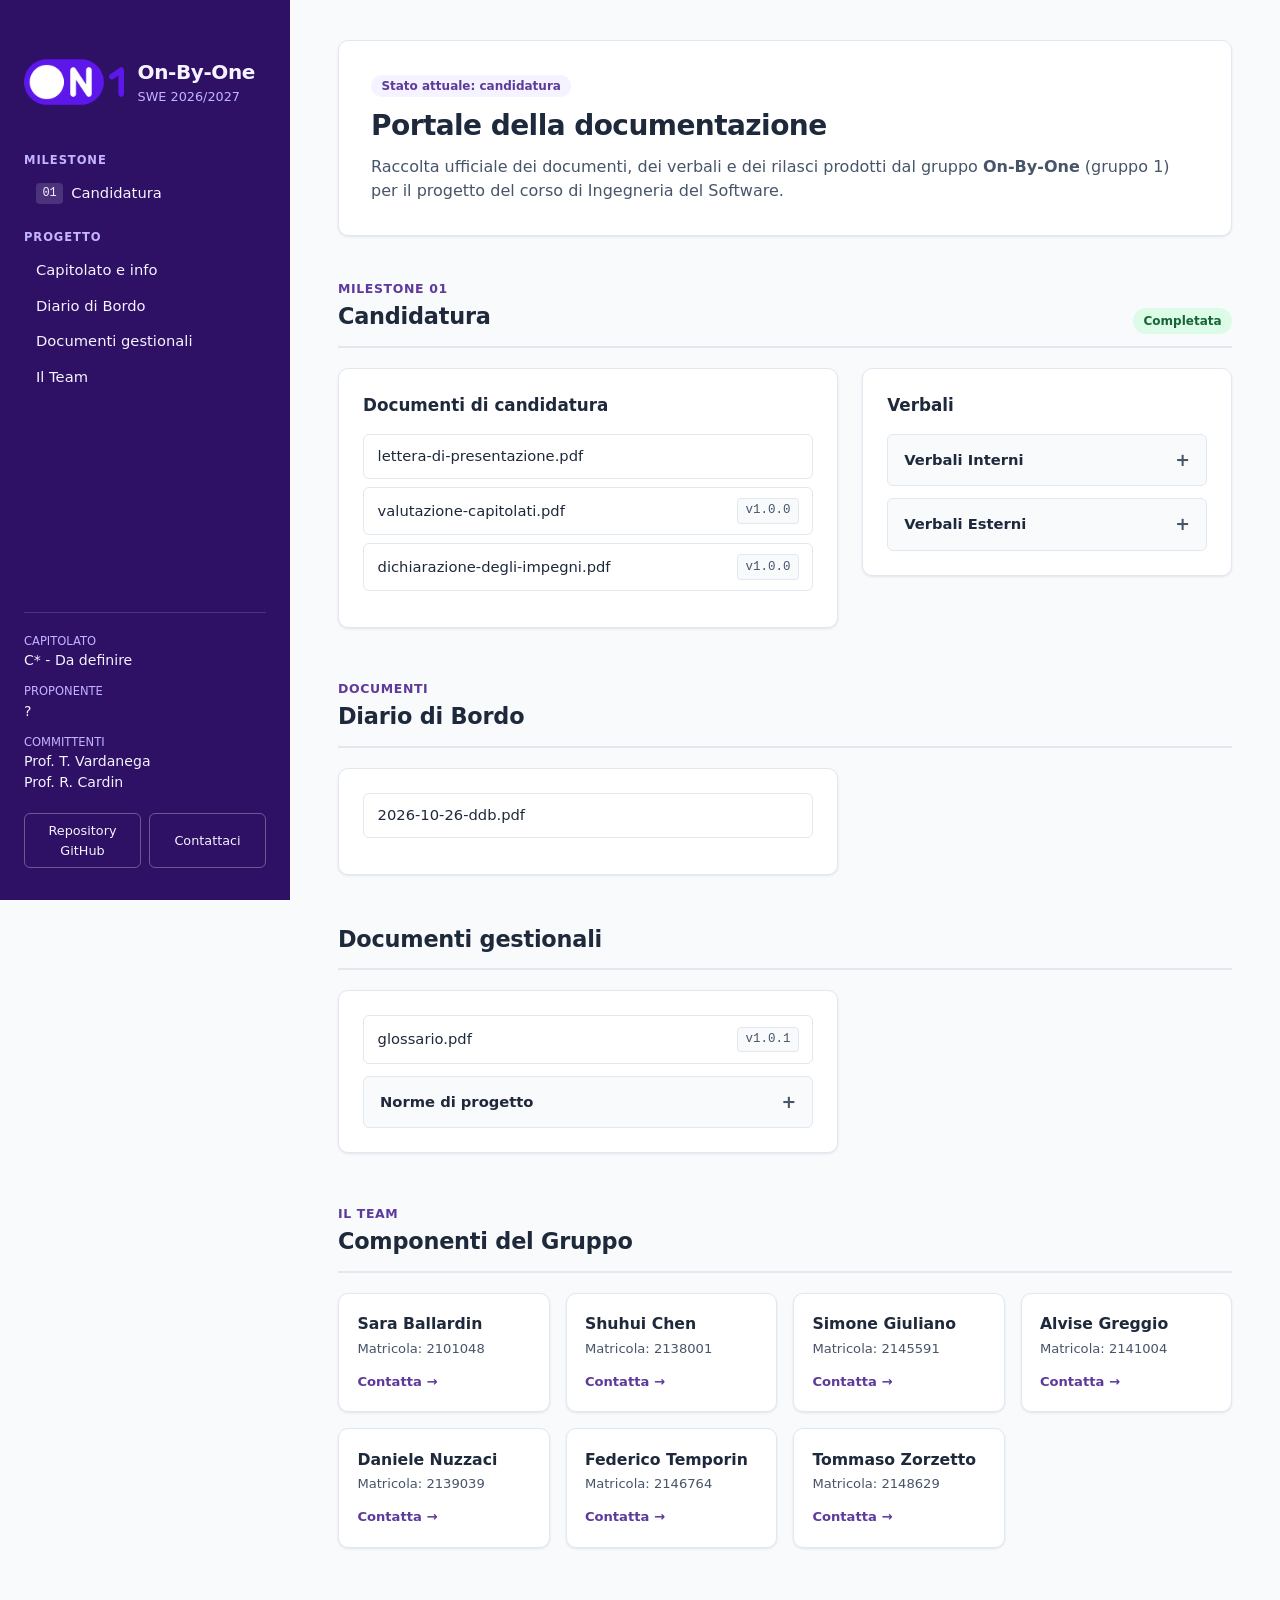
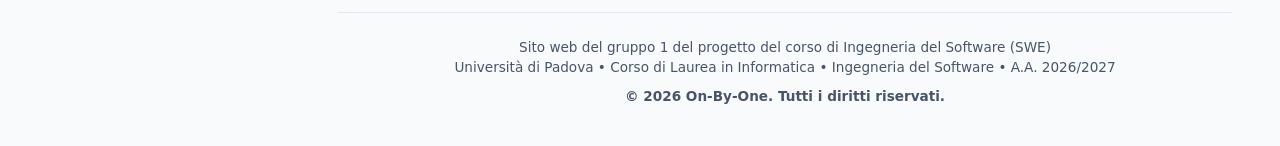
==== website/index.html @ d6313834 "website: modificate spaziature tra gli elementi dei documenti gestionali per mantenere coerenza visi" ====
<!DOCTYPE html>
<html lang="it">
<head>
    <meta charset="UTF-8">
    <meta name="viewport" content="width=device-width, initial-scale=1.0">
    <meta name="description" content="Portfolio del gruppo On-By-One del progetto di Ingegneria del Software - Università degli Studi di Padova.">
    <title>On-By-One</title>
    <link rel="stylesheet" href="style.css">
    <link rel="icon" href="../assets/logo.ico" type="image/x-icon">
</head>
<body>
    <aside class="sidebar">
        <div class="brand">
            <img src="../assets/logo-512x512.png" alt="Logo del gruppo On-By-One" class="logo">
            <div>
                <h1 class="group-name">On-By-One</h1>
                <p class="course-tag">SWE 2026/2027</p>
            </div>
        </div>

        <nav class="main-nav" aria-label="Menu principale">
            <p class="nav-title">Milestone</p>
            <ul>
                <!--
                <li><a href="#3-PB"><span class="step-num">03</span> Product Baseline (PB)</a></li>
                -->
                <!--
                <li><a href="#2-RTB"><span class="step-num">02</span> Req. &amp; Tech Baseline (RTB)</a></li>
                -->
                <li><a href="#1-Candidatura"><span class="step-num">01</span> Candidatura</a></li>
            </ul>

            <p class="nav-title">Progetto</p>
            <ul>
                <li><a href="#info-progetto">Capitolato e info</a></li>
                <li><a href="#diario-di-bordo">Diario di Bordo</a></li>
                <li><a href="#documenti-gestionali">Documenti gestionali</a></li>
                <li><a href="#team">Il Team</a></li>
            </ul>
        </nav>

        <div class="sidebar-footer">
            <div class="meta-block">
                <span class="meta-label">Capitolato</span>
                <span class="meta-value">C* - Da definire</span>
            </div>
            <div class="meta-block">
                <span class="meta-label">Proponente</span>
                <span class="meta-value">?</span>
            </div>
            <div class="meta-block">
                <span class="meta-label">Committenti</span>
                <span class="meta-value">Prof. T. Vardanega<br>Prof. R. Cardin</span>
            </div>
            <div class="external-links">
                <a href="https://github.com/On-ByOne/On-ByOne" target="_blank" rel="noopener noreferrer" class="btn-outline">Repository GitHub</a>
                <a href="mailto:onbyone.swe@gmail.com" class="btn-outline">Contattaci</a>
            </div>
        </div>
    </aside>

    <main class="content">
        <section id="info-progetto" class="hero-card" aria-labelledby="project-title">
            <span class="badge badge-active">Stato attuale: candidatura</span>
            <h2 id="project-title"> Portale della documentazione</h2>
            <p class="hero-desc">
                Raccolta ufficiale dei documenti, dei verbali e dei rilasci prodotti dal gruppo <strong>On-By-One</strong> (gruppo 1) per il progetto del corso di Ingegneria del Software.
            </p>
        </section>

        <!--
        <section id="3-PB" class="milestone-section" aria-labelledby="title-pb">
            <div class="milestone-header">
                <div>
                    <span class="milestone-tag">Milestone 03</span>
                    <h2 id="title-pb">Product Baseline (PB)</h2>
                </div>
                <span class="badge badge-notstarted">Non iniziata</span>
            </div>

            <div class="milestone-grid">
                <div class="card">
                    <h3>Documentazione ufficiale</h3>
                    <ul class="doc-list">
                        <li>
                            <a href="" target="_blank">
                                <span class="doc-name">Prova</span>
                                <span class="doc-version">v1.0.0</span>
                            </a>
                        </li>
                    </ul>
                    <p class="no-docs">- Ancora nulla -</p>
                </div>

                <div class="card">
                    <h3>Verbali</h3>
                        
                    <details class="accordion">
                        <summary>Verbali interni</summary>
                        <ul class="doc-list compact">
                            <li>
                                <a href="" target="_blank">
                                    <span class="doc-name">Verbale Interno 10/11/2026</span>
                                    <span class="doc-version">v1.0.0</span>
                                </a>
                            </li>
                        </ul>
                        <p class="no-docs">- Ancora nulla -</p>
                    </details>

                    <details class="accordion">
                        <summary>Verbali esterni</summary>
                        <ul class="doc-list compact">
                            <li>
                                <a href="" target="_blank">
                                    <span class="doc-name">Verbale Esterno 10/11/2026</span>
                                    <span class="doc-version">v1.0.0</span>
                                </a>
                            </li>
                        </ul>
                        <p class="no-docs">- Ancora nulla -</p>
                    </details>
                </div>
            </div>
        </section>
        -->

        <!--
        <section id="2-RTB" class="milestone-section" aria-labelledby="title-rtb">
            <div class="milestone-header">
                <div>
                    <span class="milestone-tag">Milestone 02</span>
                    <h2 id="title-rtb">Requirements and Technology Baseline (RTB)</h2>
                </div>
                <span class="badge badge-notstarted">Non iniziata</span>
            </div>

            <div class="milestone-grid">
                <div class="card">
                    <h3>Documentazione ufficiale</h3>
                    <ul class="doc-list">
                        <li>
                            <a href="" target="_blank">
                                <span class="doc-name">Lettera di Presentazione RTB</span>
                                <span class="doc-version">v1.0.0</span>
                            </a>
                        </li>
                    </ul>
                    <p class="no-docs">- Ancora nulla -</p>
                </div>

                <div class="card">
                    <h3>Verbali</h3>
                    <details class="accordion">
                        <summary>Verbali interni</summary>
                        <ul class="doc-list compact">
                            <li>
                                <a href="" target="_blank">
                                    <span class="doc-name">Verbale Interno 5/11/2026</span>
                                    <span class="doc-version">v1.0.0</span>
                                </a>
                            </li>
                        </ul>
                        <p class="no-docs">- Ancora nulla -</p>
                    </details>

                    <details class="accordion">
                        <summary>Verbali esterni</summary>
                        <ul class="doc-list compact">
                            <li>
                                <a href="" target="_blank">
                                    <span class="doc-name">Verbale Esterno 5/11/2026</span>
                                    <span class="doc-version">v1.0.0</span>
                                </a>
                            </li>
                        </ul>
                        <p class="no-docs">- Ancora nulla -</p>
                    </details>
                </div>
            </div>
        </section>
        -->

        <section id="1-Candidatura" class="milestone-section" aria-labelledby="title-cand">
            <div class="milestone-header">
                <div>
                    <span class="milestone-tag">Milestone 01</span>
                    <h2 id="title-cand">Candidatura</h2>
                </div>
                <span class="badge badge-success">Completata</span>
            </div>

            <div class="milestone-grid">
                <div class="card">
                    <h3>Documenti di candidatura</h3>
                    <ul class="doc-list">
                        <li>
                            <a href="../docs/pdf/candidatura/lettera-di-presentazione.pdf" target="_blank" rel="noopener">
                                <span class="doc-name">lettera-di-presentazione.pdf</span>
                            </a>
                        </li>
                        <li>
                            <a href="../docs/pdf/candidatura/valutazione-capitolati.pdf" target="_blank" rel="noopener">
                                <span class="doc-name">valutazione-capitolati.pdf</span>
                                <span class="doc-version">v1.0.0</span>
                            </a>
                        </li>
                        <li>
                            <a href="../docs/pdf/candidatura/dichiarazione-degli-impegni.pdf" target="_blank" rel="noopener">
                                <span class="doc-name">dichiarazione-degli-impegni.pdf</span>
                                <span class="doc-version">v1.0.0</span>
                            </a>
                        </li>
                    </ul>
                </div>

                <div class="card">
                    <h3>Verbali</h3>
                    <details class="accordion">
                        <summary>Verbali Interni</summary>
                        <ul class="doc-list compact">
                            <li>
                                <a href="../docs/pdf/verbali/interni/2026-10-27-vi.pdf" target="_blank" rel="noopener">
                                    <span class="doc-name">2026-10-27-vi.pdf</span>
                                    <span class="doc-version">v1.0.0</span>
                                </a>
                            </li>
                            <li>
                                <a href="../docs/pdf/verbali/interni/2026-10-23-vi.pdf" target="_blank" rel="noopener">
                                    <span class="doc-name">2026-10-23-vi.pdf</span>
                                    <span class="doc-version">v1.0.0</span>
                                </a>
                            </li>
                            <li>
                                <a href="../docs/pdf/verbali/interni/2026-10-20-vi.pdf" target="_blank" rel="noopener">
                                    <span class="doc-name">2026-10-20-vi.pdf</span>
                                    <span class="doc-version">v1.0.0</span>
                                </a>
                            </li>
                        </ul>
                    </details>
                    <details class="accordion">
                        <summary>Verbali Esterni</summary>
                        <ul class="doc-list compact">
                            <li>
                                <a href="../docs/pdf/verbali/esterni/2026-10-28-ve-signed.pdf" target="_blank" rel="noopener">
                                    <span class="doc-name">2026-10-28-ve.pdf</span>
                                    <span class="doc-version">v1.0.0</span>
                                </a>
                            </li>
                            <li>
                                <a href="../docs/pdf/verbali/esterni/2026-10-22-ve-signed.pdf" target="_blank" rel="noopener">
                                    <span class="doc-name">2026-10-22-ve.pdf</span>
                                    <span class="doc-version">v2.0.0</span>
                                </a>
                            </li>
                        </ul>
                    </details>
                </div>
            </div>
        </section>

        <section id="diario-di-bordo" class="milestone-section" aria-labelledby="title-diario">
            <div class="milestone-header">
                <div>
                    <span class="milestone-tag">Documenti</span>
                    <h2 id="title-diario">Diario di Bordo</h2>
                </div>
            </div>

            <div class="milestone-grid">
                <div class="card">
                    <ul class="doc-list">
                        <li>
                            <a href="../docs/diari-di-bordo/pdf/2026-10-26-ddb.pdf" target="_blank" rel="noopener">
                                <span class="doc-name">2026-10-26-ddb.pdf</span>
                            </a>
                        </li>
                    </ul>
                </div>
            </div>
        </section>

        <section id="documenti-gestionali" class="milestone-section" aria-labelledby="title-documenti-gestionali">
            <div class="milestone-header">
                <div>
                    <h2 id="title-documenti-gestionali">Documenti gestionali</h2>
                </div>
            </div>

            <div class="milestone-grid">
                <div class="card">
                    <ul class="doc-list">
                        <li>
                            <a href="../docs/pdf/gestionali/glossario.pdf" target="_blank" rel="noopener">
                                <span class="doc-name">glossario.pdf</span>
                                <span class="doc-version">v1.0.1</span>
                            </a>
                        </li>
                    </ul>
                    <details class="accordion">
                        <summary>Norme di progetto</summary>
                        <ul class="doc-list compact">
                            <li>
                                <a href="../docs/pdf/gestionali/norme-di-progetto/norme-di-progetto-documentazione.pdf" target="_blank" rel="noopener">
                                    <span class="doc-name">norme-di-progetto-documentazione.pdf</span>
                                </a>
                            </li>
                        </ul>
                    </details>
                </div>
            </div>
        </section>

        <section id="team" class="milestone-section" aria-labelledby="title-team">
            <div class="milestone-header">
                <div>
                    <span class="milestone-tag">Il Team</span>
                    <h2 id="title-team">Componenti del Gruppo</h2>
                </div>
            </div>

            <div class="team-grid">
                <div class="member-card">
                    <p class="member-name">Sara Ballardin</p>
                    <p class="member-id">Matricola: 2101048</p>
                    <a href="mailto:sara.ballardin.1@studenti.unipd.it" target="_blank" rel="noopener noreferrer" class="member-link">Contatta &rarr;</a>
                </div>
                <div class="member-card">
                    <p class="member-name">Shuhui Chen</p>
                    <p class="member-id">Matricola: 2138001</p>
                    <a href="mailto:shuhui.chen@studenti.unipd.it" target="_blank" rel="noopener noreferrer" class="member-link">Contatta &rarr;</a>
                </div>
                <div class="member-card">
                    <p class="member-name">Simone Giuliano</p>
                    <p class="member-id">Matricola: 2145591</p>
                    <a href="mailto:simone.giuliano@studenti.unipd.it" target="_blank" rel="noopener noreferrer" class="member-link">Contatta &rarr;</a>
                </div>
                <div class="member-card">
                    <p class="member-name">Alvise Greggio</p>
                    <p class="member-id">Matricola: 2141004</p>
                    <a href="mailto:alvise.greggio@studenti.unipd.it" target="_blank" rel="noopener noreferrer" class="member-link">Contatta &rarr;</a>
                </div>
                <div class="member-card">
                    <p class="member-name">Daniele Nuzzaci</p>
                    <p class="member-id">Matricola: 2139039</p>
                    <a href="mailto:daniele.nuzzaci@studenti.unipd.it" target="_blank" rel="noopener noreferrer" class="member-link">Contatta &rarr;</a>
                </div>
                <div class="member-card">
                    <p class="member-name">Federico Temporin</p>
                    <p class="member-id">Matricola: 2146764</p>
                    <a href="mailto:federico.temporin.1@studenti.unipd.it" target="_blank" rel="noopener noreferrer" class="member-link">Contatta &rarr;</a>
                </div>
                <div class="member-card">
                    <p class="member-name">Tommaso Zorzetto</p>
                    <p class="member-id">Matricola: 2148629</p>
                    <a href="mailto:tommaso.zorzetto@studenti.unipd.it" target="_blank" rel="noopener noreferrer" class="member-link">Contatta &rarr;</a>
                </div>
            </div>
        </section>

        <footer class="site-footer">
            <p>Sito web del gruppo 1 del progetto del corso di Ingegneria del Software (SWE)</p>
            <p>Università di Padova • Corso di Laurea in Informatica • Ingegneria del Software • A.A. 2026/2027</p>
            <p id="copyright">&copy; 2026 On-By-One. Tutti i diritti riservati.</p>
        </footer>

    </main>
</body>
</html>
---- website/style.css ----
/* ==========================================================================
   COLORI
   ========================================================================== */
:root {
    --bg-body: #f8fafc;
    --bg-surface: #ffffff;
    --bg-sidebar: #2e1065;
    --text-sidebar: #f5f3ff;
    --text-sidebar-muted: #c4b5fd;
    --text-main: #1e293b;
    --text-muted: #475569;
    --primary: #5d3a9b;
    --accent-bg: #f5f3ff;
    --border-color: #e2e8f0;
    --success-bg: #dcfce7;
    --success-text: #166534;
    --notstarted-bg: #fee2e2;
    --notstarted-text: #991b1b;
    --inprogress-bg: #fef3c7;
    --inprogress-text: #78350f;
    --sidebar-hover-bg: rgba(255, 255, 255, 0.1);
    --sidebar-border: rgba(255, 255, 255, 0.15);
    --btn-outline-border: rgba(255, 255, 255, 0.3);
    --radius-md: 10px;
    --radius-sm: 6px;
    --shadow-sm: 0 1px 3px rgba(46, 16, 101, 0.06), 0 1px 2px rgba(46, 16, 101, 0.04);
}

* {
    box-sizing: border-box;
    margin: 0;
    padding: 0;
}

html {
    scroll-behavior: smooth;
    font-family: system-ui, -apple-system, BlinkMacSystemFont, "Segoe UI", Roboto, sans-serif;
    color: var(--text-main);
    background-color: var(--bg-body);
    line-height: 1.5;
}

body {
    display: grid;
    grid-template-columns: 290px 1fr;
    min-height: 100vh;
}

a:focus-visible,
summary:focus-visible {
    outline: 2px solid var(--primary);
    outline-offset: 2px;
}

/* ==========================================================================
   SIDEBAR
   ========================================================================== */
.sidebar {
    background-color: var(--bg-sidebar);
    color: var(--text-sidebar);
    padding: 2rem 1.5rem;
    position: sticky;
    top: 0;
    height: 100vh;
    display: flex;
    flex-direction: column;
    justify-content: space-between;
    overflow-y: auto;
}

.brand {
    display: flex;
    align-items: center;
    gap: 0.85rem;
}

.logo {
    width: 100px;
    height: 100px;
}

.group-name {
    font-size: 1.25rem;
    font-weight: 700;
    letter-spacing: -0.02em;
}

.course-tag {
    font-size: 0.8rem;
    color: var(--text-sidebar-muted);
}

.main-nav {
    margin-bottom: auto;
}

.nav-title {
    font-size: 0.72rem;
    text-transform: uppercase;
    letter-spacing: 0.08em;
    color: var(--text-sidebar-muted);
    margin: 1.25rem 0 0.5rem;
    font-weight: 600;
}

.main-nav ul {
    list-style: none;
}

.main-nav li {
    margin-bottom: 0.25rem;
}

.main-nav a {
    display: flex;
    align-items: center;
    gap: 0.5rem;
    padding: 0.3rem 0.75rem;
    color: var(--text-sidebar);
    text-decoration: none;
    border-radius: var(--radius-sm);
    font-size: 0.92rem;
    transition: background-color 0.15s ease;
}

.main-nav a:hover {
    background-color: var(--sidebar-hover-bg);
}

.step-num {
    font-size: 0.75rem;
    font-family: monospace;
    background-color: var(--sidebar-border);
    padding: 0.1rem 0.4rem;
    border-radius: 4px;
}

.sidebar-footer {
    border-top: 1px solid var(--sidebar-border);
    padding-top: 1.25rem;
    margin-top: 1.5rem;
    display: flex;
    flex-direction: column;
    gap: 0.75rem;
}

.meta-block {
    display: flex;
    flex-direction: column;
}

.meta-label {
    font-size: 0.72rem;
    text-transform: uppercase;
    color: var(--text-sidebar-muted);
}

.meta-value {
    font-size: 0.88rem;
    font-weight: 500;
}

.external-links {
    display: grid;
    grid-template-columns: 1fr 1fr;
    gap: 0.5rem;
    margin-top: 0.5rem;
}

.btn-outline {
    display: flex;
    align-items: center;
    justify-content: center;
    text-align: center;
    padding: 0.45rem 0.5rem;
    font-size: 0.8rem;
    font-weight: 500;
    color: var(--text-sidebar);
    border: 1px solid var(--btn-outline-border);
    border-radius: var(--radius-sm);
    text-decoration: none;
    transition: background-color 0.15s ease, border-color 0.15s ease;
}

.btn-outline:hover {
    background-color: var(--sidebar-border);
    border-color: var(--bg-surface);
}

/* ==========================================================================
   CONTENUTI PRINCIPALI
   ========================================================================== */
.content {
    padding: 2.5rem 3rem;
    max-width: 1140px;
    width: 100%;
    margin: 0 auto;
}

.hero-card {
    background-color: var(--bg-surface);
    border: 1px solid var(--border-color);
    border-radius: var(--radius-md);
    padding: 2rem;
    margin-bottom: 2.5rem;
    box-shadow: var(--shadow-sm);
}

.hero-card h2 {
    font-size: 1.75rem;
    margin: 0.5rem 0;
    letter-spacing: -0.02em;
}

.hero-desc {
    color: var(--text-muted);
}

/* ==========================================================================
   MILESTONE E CARD
   ========================================================================== */
.milestone-section {
    margin-bottom: 3rem;
    scroll-margin-top: 2rem;
}

.milestone-header {
    display: flex;
    align-items: flex-end;
    justify-content: space-between;
    margin-bottom: 1.25rem;
    padding-bottom: 0.75rem;
    border-bottom: 2px solid var(--border-color);
}

.milestone-tag {
    font-size: 0.78rem;
    font-weight: 700;
    text-transform: uppercase;
    color: var(--primary);
    letter-spacing: 0.05em;
}

.milestone-header h2 {
    font-size: 1.4rem;
    letter-spacing: -0.01em;
}

.milestone-grid {
    display: grid;
    grid-template-columns: 1.15fr 0.85fr;
    gap: 1.5rem;
    align-items: start;
}

.card {
    background-color: var(--bg-surface);
    border: 1px solid var(--border-color);
    border-radius: var(--radius-md);
    padding: 1.5rem;
    box-shadow: var(--shadow-sm);
}

.card h3 {
    font-size: 1.05rem;
    margin-bottom: 1rem;
}

/* ==========================================================================
   BADGE E LISTA DOCUMENTI
   ========================================================================== */
.badge {
    padding: 0.25rem 0.65rem;
    font-size: 0.75rem;
    font-weight: 600;
    border-radius: 999px;
}

.badge-active {
    background-color: var(--accent-bg);
    color: var(--primary);
}

.badge-success {
    background-color: var(--success-bg);
    color: var(--success-text);
}

.badge-inprogress {
    background-color: var(--inprogress-bg);
    color: var(--inprogress-text);
}

.badge-notstarted {
    background-color: var(--notstarted-bg);
    color: var(--notstarted-text);
}

.doc-list {
    list-style: none;
    display: flex;
    flex-direction: column;
    gap: 0.5rem;
    margin: 0;
    padding: 0;
}

.card > .doc-list {
    margin-bottom: 0.75rem;
}

.doc-list a {
    display: flex;
    align-items: center;
    justify-content: space-between;
    padding: 0.65rem 0.85rem;
    border: 1px solid var(--border-color);
    border-radius: var(--radius-sm);
    text-decoration: none;
    color: var(--text-main);
    font-weight: 500;
    font-size: 0.92rem;
    transition: border-color 0.15s ease, background-color 0.15s ease;
}

.doc-list a:hover {
    border-color: var(--primary);
    background-color: var(--accent-bg);
}

.doc-version {
    font-family: monospace;
    font-size: 0.78rem;
    color: var(--text-muted);
    background-color: var(--bg-body);
    padding: 0.15rem 0.45rem;
    border-radius: 4px;
    border: 1px solid var(--border-color);
}

.no-docs {
    font-size: 0.82rem;
    color: var(--text-muted);
    margin: 0.2rem 0 0.65rem;
}

/* ==========================================================================
   ACCORDION VERBALI
   ========================================================================== */
.accordion {
    border: 1px solid var(--border-color);
    border-radius: var(--radius-sm);
    margin-bottom: 0.75rem;
    background-color: var(--bg-body);
}

.accordion:last-child {
    margin-bottom: 0;
}

.accordion summary {
    padding: 0.75rem 1rem;
    font-weight: 600;
    font-size: 0.92rem;
    cursor: pointer;
    user-select: none;
    list-style: none;
    display: flex;
    justify-content: space-between;
    align-items: center;
}

.accordion summary::-webkit-details-marker {
    display: none;
}

.accordion summary::after {
    content: "+";
    font-size: 1.1rem;
    color: var(--text-muted);
    font-weight: 700;
}

.accordion[open] summary::after {
    content: "−";
}

.accordion[open] summary {
    border-bottom: 1px solid var(--border-color);
    background-color: var(--bg-surface);
}

.doc-list.compact {
    padding: 0.75rem;
    background-color: var(--bg-surface);
}

/* ==========================================================================
   TEAM E FOOTER
   ========================================================================== */
.team-grid {
    display: grid;
    grid-template-columns: repeat(auto-fill, minmax(210px, 1fr));
    gap: 1rem;
}

.member-card {
    background-color: var(--bg-surface);
    border: 1px solid var(--border-color);
    border-radius: var(--radius-md);
    padding: 1.15rem;
    box-shadow: var(--shadow-sm);
}

.member-name {
    font-weight: 600;
    font-size: 0.98rem;
}

.member-id {
    font-size: 0.82rem;
    color: var(--text-muted);
    margin: 0.2rem 0 0.65rem;
}

.member-link {
    font-size: 0.82rem;
    font-weight: 600;
    color: var(--primary);
    text-decoration: none;
}

.member-link:hover {
    text-decoration: underline;
}

.site-footer {
    margin-top: 4rem;
    padding-top: 1.5rem;
    border-top: 1px solid var(--border-color);
    text-align: center;
    font-size: 0.85rem;
    color: var(--text-muted);
}

#copyright {
    font-weight: bold;
    margin-top: 0.5rem;
}

/* ==========================================================================
   RESPONSIVE
   ========================================================================== */
@media (max-width: 960px) {

    body {
        grid-template-columns: 1fr;
    }

    .sidebar {
        position: relative;
        height: auto;
        padding: 1.5rem;
    }

    .content {
        padding: 1.5rem;
    }

    .milestone-grid {
        grid-template-columns: 1fr;
    }
}
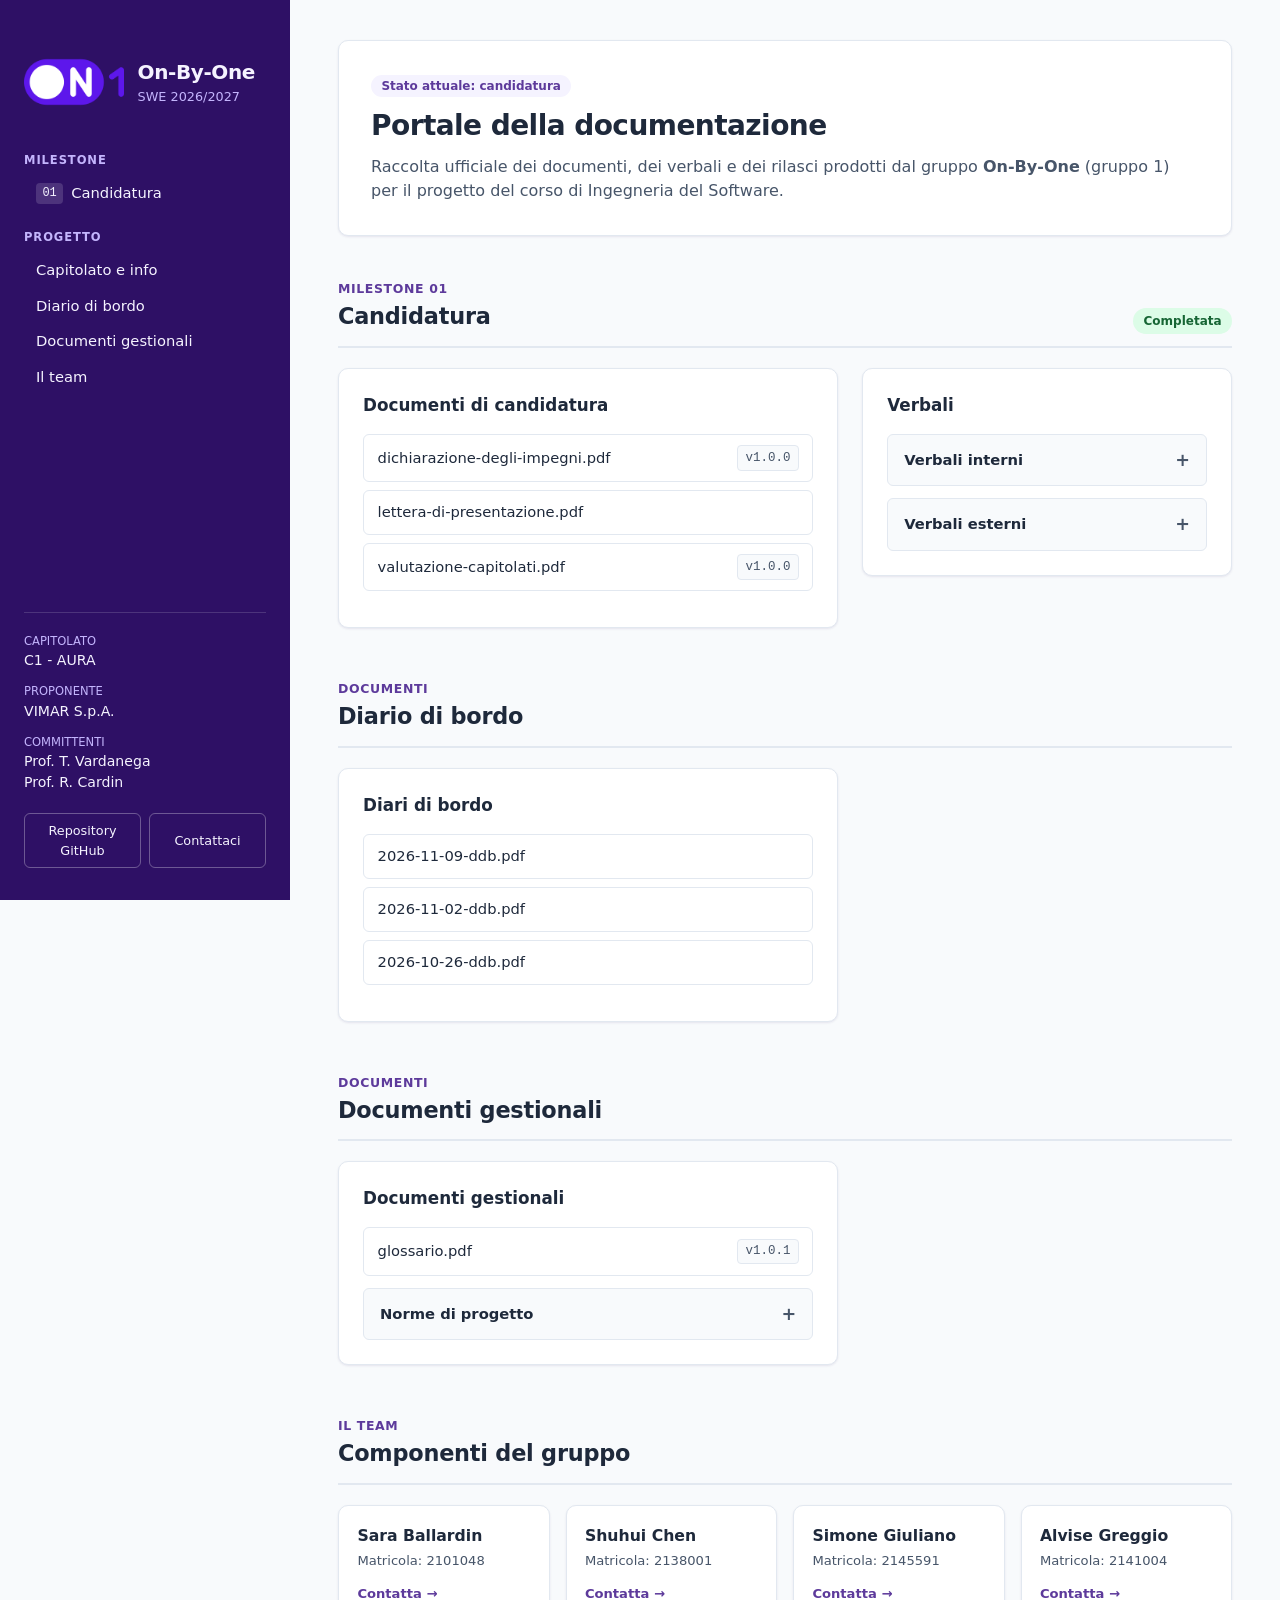
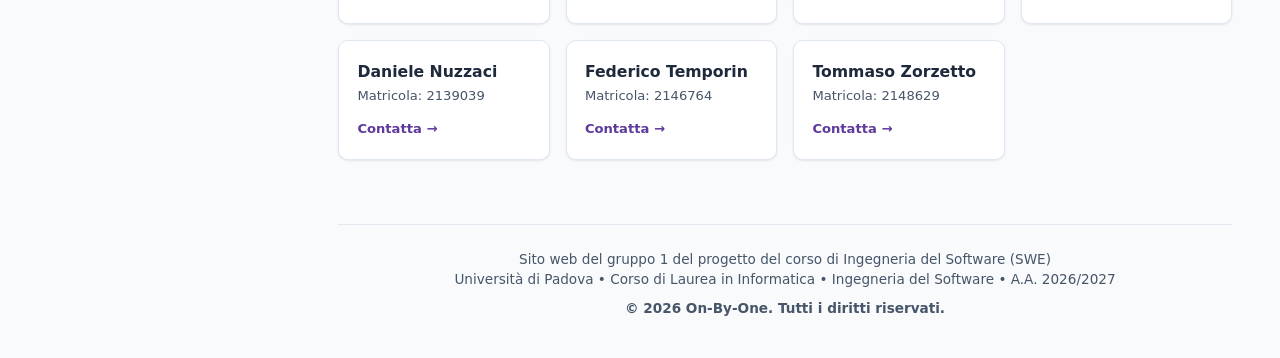
==== commit 74fd4dea: "admin: creato workflow e file di supporto per il popolamento automatico del contenuto del sito (#61)" ====
--- a/website/index.html
+++ b/website/index.html
@@ -22,7 +22,7 @@
             <p class="nav-title">Milestone</p>
             <ul>
                 <!--
-                <li><a href="#3-PB"><span class="step-num">03</span> Product Baseline (PB)</a></li>
+                <li><a href="#3-PB"><span class="step-num">03</span> Product baseline (PB)</a></li>
                 -->
                 <!--
                 <li><a href="#2-RTB"><span class="step-num">02</span> Req. &amp; Tech Baseline (RTB)</a></li>
@@ -33,20 +33,20 @@
             <p class="nav-title">Progetto</p>
             <ul>
                 <li><a href="#info-progetto">Capitolato e info</a></li>
-                <li><a href="#diario-di-bordo">Diario di Bordo</a></li>
+                <li><a href="#diario-di-bordo">Diario di bordo</a></li>
                 <li><a href="#documenti-gestionali">Documenti gestionali</a></li>
-                <li><a href="#team">Il Team</a></li>
+                <li><a href="#team">Il team</a></li>
             </ul>
         </nav>
 
         <div class="sidebar-footer">
             <div class="meta-block">
                 <span class="meta-label">Capitolato</span>
-                <span class="meta-value">C* - Da definire</span>
+                <span class="meta-value">C1 - AURA</span>
             </div>
             <div class="meta-block">
                 <span class="meta-label">Proponente</span>
-                <span class="meta-value">?</span>
+                <span class="meta-value">VIMAR S.p.A.</span>
             </div>
             <div class="meta-block">
                 <span class="meta-label">Committenti</span>
@@ -73,7 +73,7 @@
             <div class="milestone-header">
                 <div>
                     <span class="milestone-tag">Milestone 03</span>
-                    <h2 id="title-pb">Product Baseline (PB)</h2>
+                    <h2 id="title-pb">Product baseline (PB)</h2>
                 </div>
                 <span class="badge badge-notstarted">Non iniziata</span>
             </div>
@@ -130,7 +130,7 @@
             <div class="milestone-header">
                 <div>
                     <span class="milestone-tag">Milestone 02</span>
-                    <h2 id="title-rtb">Requirements and Technology Baseline (RTB)</h2>
+                    <h2 id="title-rtb">Requirements and technology baseline (RTB)</h2>
                 </div>
                 <span class="badge badge-notstarted">Non iniziata</span>
             </div>
@@ -181,11 +181,12 @@
         </section>
         -->
 
-        <section id="1-Candidatura" class="milestone-section" aria-labelledby="title-cand">
+        <!-- GENERATED DOCUMENTS START -->
+        <section id="1-Candidatura" class="milestone-section" aria-labelledby="title-1-Candidatura">
             <div class="milestone-header">
                 <div>
                     <span class="milestone-tag">Milestone 01</span>
-                    <h2 id="title-cand">Candidatura</h2>
+                    <h2 id="title-1-Candidatura">Candidatura</h2>
                 </div>
                 <span class="badge badge-success">Completata</span>
             </div>
@@ -193,7 +194,13 @@
             <div class="milestone-grid">
                 <div class="card">
                     <h3>Documenti di candidatura</h3>
-                    <ul class="doc-list">
+                        <ul class="doc-list">
+                        <li>
+                            <a href="../docs/pdf/candidatura/dichiarazione-degli-impegni.pdf" target="_blank" rel="noopener">
+                                <span class="doc-name">dichiarazione-degli-impegni.pdf</span>
+                                <span class="doc-version">v1.0.0</span>
+                            </a>
+                        </li>
                         <li>
                             <a href="../docs/pdf/candidatura/lettera-di-presentazione.pdf" target="_blank" rel="noopener">
                                 <span class="doc-name">lettera-di-presentazione.pdf</span>
@@ -205,20 +212,26 @@
                                 <span class="doc-version">v1.0.0</span>
                             </a>
                         </li>
-                        <li>
-                            <a href="../docs/pdf/candidatura/dichiarazione-degli-impegni.pdf" target="_blank" rel="noopener">
-                                <span class="doc-name">dichiarazione-degli-impegni.pdf</span>
-                                <span class="doc-version">v1.0.0</span>
-                            </a>
-                        </li>
-                    </ul>
+                        </ul>
                 </div>
 
                 <div class="card">
                     <h3>Verbali</h3>
                     <details class="accordion">
-                        <summary>Verbali Interni</summary>
-                        <ul class="doc-list compact">
+                        <summary>Verbali interni</summary>
+                        <ul class="doc-list compact">
+                            <li>
+                                <a href="../docs/pdf/verbali/interni/2026-11-10-vi.pdf" target="_blank" rel="noopener">
+                                    <span class="doc-name">2026-11-10-vi.pdf</span>
+                                    <span class="doc-version">v1.0.0</span>
+                                </a>
+                            </li>
+                            <li>
+                                <a href="../docs/pdf/verbali/interni/2026-11-05-vi.pdf" target="_blank" rel="noopener">
+                                    <span class="doc-name">2026-11-05-vi.pdf</span>
+                                    <span class="doc-version">v1.0.1</span>
+                                </a>
+                            </li>
                             <li>
                                 <a href="../docs/pdf/verbali/interni/2026-10-27-vi.pdf" target="_blank" rel="noopener">
                                     <span class="doc-name">2026-10-27-vi.pdf</span>
@@ -240,16 +253,26 @@
                         </ul>
                     </details>
                     <details class="accordion">
-                        <summary>Verbali Esterni</summary>
+                        <summary>Verbali esterni</summary>
                         <ul class="doc-list compact">
                             <li>
                                 <a href="../docs/pdf/verbali/esterni/2026-10-28-ve-signed.pdf" target="_blank" rel="noopener">
+                                    <span class="doc-name">2026-10-28-ve-signed.pdf</span>
+                                </a>
+                            </li>
+                            <li>
+                                <a href="../docs/pdf/verbali/esterni/2026-10-28-ve.pdf" target="_blank" rel="noopener">
                                     <span class="doc-name">2026-10-28-ve.pdf</span>
                                     <span class="doc-version">v1.0.0</span>
                                 </a>
                             </li>
                             <li>
                                 <a href="../docs/pdf/verbali/esterni/2026-10-22-ve-signed.pdf" target="_blank" rel="noopener">
+                                    <span class="doc-name">2026-10-22-ve-signed.pdf</span>
+                                </a>
+                            </li>
+                            <li>
+                                <a href="../docs/pdf/verbali/esterni/2026-10-22-ve.pdf" target="_blank" rel="noopener">
                                     <span class="doc-name">2026-10-22-ve.pdf</span>
                                     <span class="doc-version">v2.0.0</span>
                                 </a>
@@ -260,23 +283,34 @@
             </div>
         </section>
 
-        <section id="diario-di-bordo" class="milestone-section" aria-labelledby="title-diario">
+        <section id="diario-di-bordo" class="milestone-section" aria-labelledby="title-diario-di-bordo">
             <div class="milestone-header">
                 <div>
                     <span class="milestone-tag">Documenti</span>
-                    <h2 id="title-diario">Diario di Bordo</h2>
+                    <h2 id="title-diario-di-bordo">Diario di bordo</h2>
                 </div>
             </div>
 
             <div class="milestone-grid">
                 <div class="card">
-                    <ul class="doc-list">
+                    <h3>Diari di bordo</h3>
+                        <ul class="doc-list">
+                        <li>
+                            <a href="../docs/diari-di-bordo/pdf/2026-11-09-ddb.pdf" target="_blank" rel="noopener">
+                                <span class="doc-name">2026-11-09-ddb.pdf</span>
+                            </a>
+                        </li>
+                        <li>
+                            <a href="../docs/diari-di-bordo/pdf/2026-11-02-ddb.pdf" target="_blank" rel="noopener">
+                                <span class="doc-name">2026-11-02-ddb.pdf</span>
+                            </a>
+                        </li>
                         <li>
                             <a href="../docs/diari-di-bordo/pdf/2026-10-26-ddb.pdf" target="_blank" rel="noopener">
                                 <span class="doc-name">2026-10-26-ddb.pdf</span>
                             </a>
                         </li>
-                    </ul>
+                        </ul>
                 </div>
             </div>
         </section>
@@ -284,39 +318,43 @@
         <section id="documenti-gestionali" class="milestone-section" aria-labelledby="title-documenti-gestionali">
             <div class="milestone-header">
                 <div>
+                    <span class="milestone-tag">Documenti</span>
                     <h2 id="title-documenti-gestionali">Documenti gestionali</h2>
                 </div>
             </div>
 
             <div class="milestone-grid">
                 <div class="card">
-                    <ul class="doc-list">
+                    <h3>Documenti gestionali</h3>
+                        <ul class="doc-list">
                         <li>
                             <a href="../docs/pdf/gestionali/glossario.pdf" target="_blank" rel="noopener">
                                 <span class="doc-name">glossario.pdf</span>
                                 <span class="doc-version">v1.0.1</span>
                             </a>
                         </li>
-                    </ul>
+                        </ul>
                     <details class="accordion">
                         <summary>Norme di progetto</summary>
                         <ul class="doc-list compact">
                             <li>
                                 <a href="../docs/pdf/gestionali/norme-di-progetto/norme-di-progetto-documentazione.pdf" target="_blank" rel="noopener">
                                     <span class="doc-name">norme-di-progetto-documentazione.pdf</span>
-                                </a>
-                            </li>
-                        </ul>
-                    </details>
-                </div>
-            </div>
-        </section>
+                                    <span class="doc-version">v1.0.0</span>
+                                </a>
+                            </li>
+                        </ul>
+                    </details>
+                </div>
+            </div>
+        </section>
+        <!-- GENERATED DOCUMENTS END -->
 
         <section id="team" class="milestone-section" aria-labelledby="title-team">
             <div class="milestone-header">
                 <div>
-                    <span class="milestone-tag">Il Team</span>
-                    <h2 id="title-team">Componenti del Gruppo</h2>
+                    <span class="milestone-tag">Il team</span>
+                    <h2 id="title-team">Componenti del gruppo</h2>
                 </div>
             </div>
 
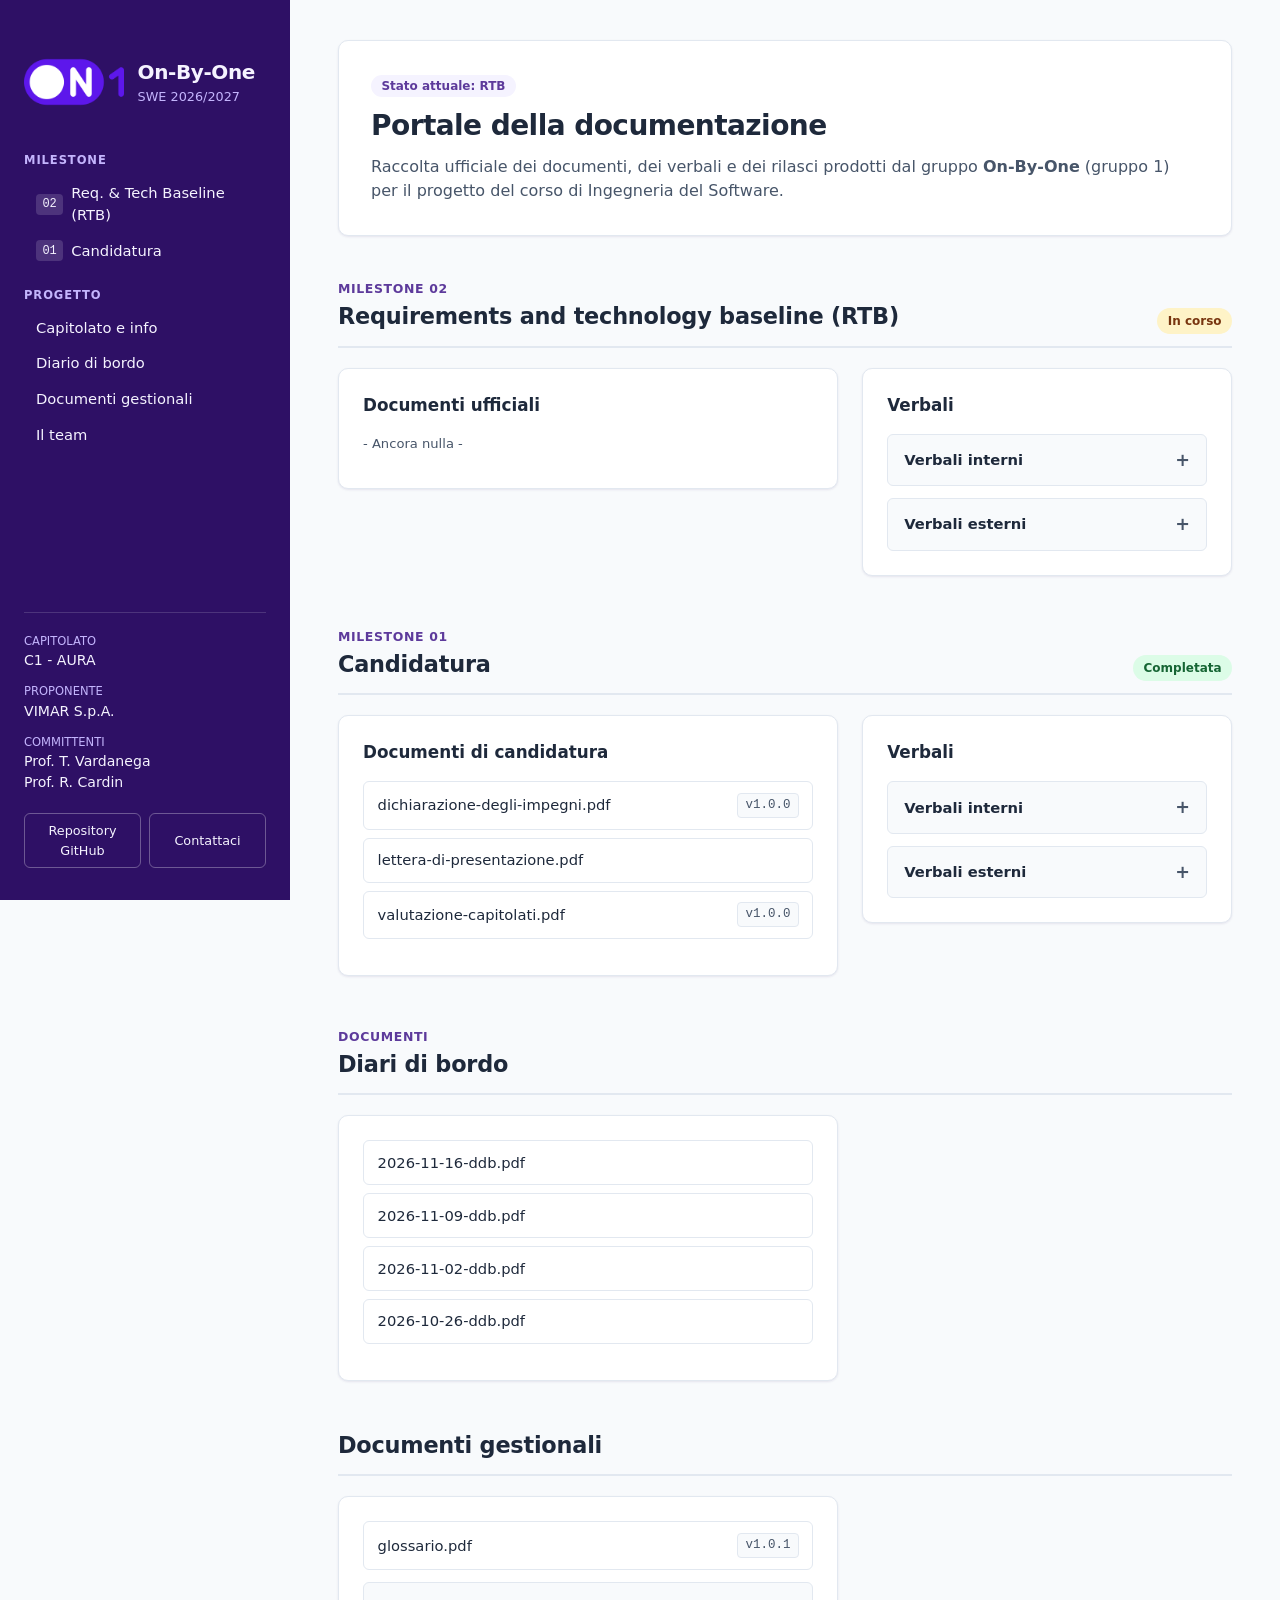
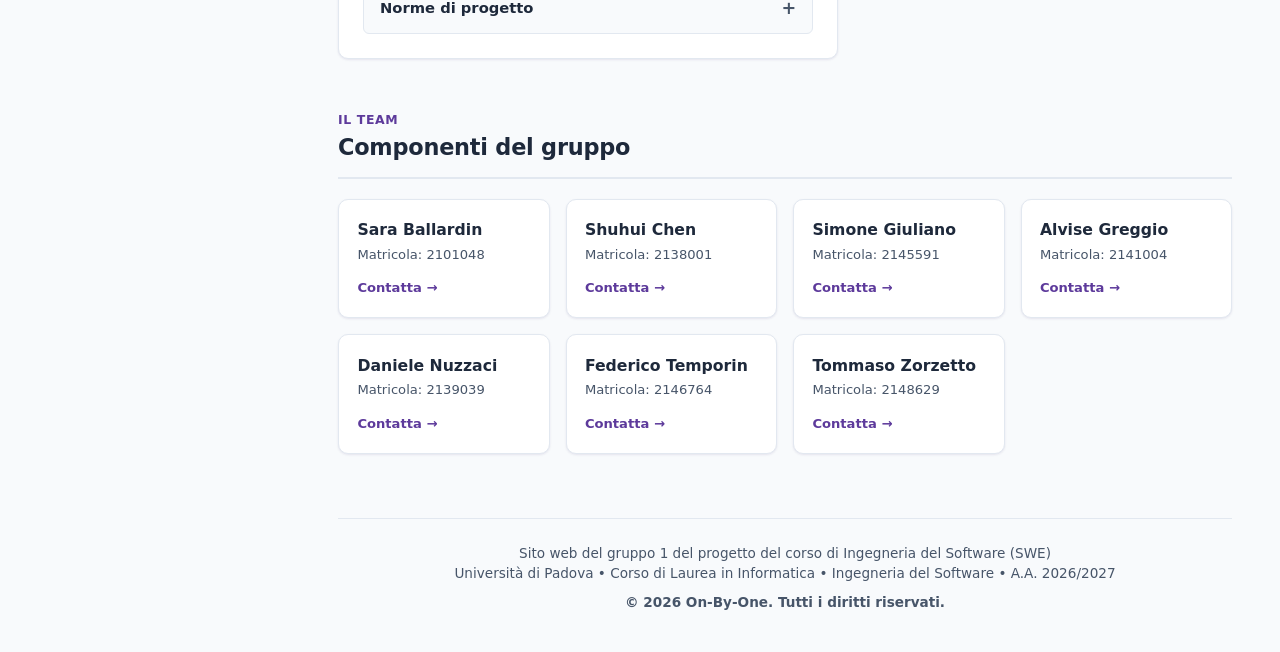
==== commit c8fa3bc8: "website: aggiunta sezione rtb e correzioni. (#100)" ====
--- a/website/index.html
+++ b/website/index.html
@@ -24,16 +24,14 @@
                 <!--
                 <li><a href="#3-PB"><span class="step-num">03</span> Product baseline (PB)</a></li>
                 -->
-                <!--
                 <li><a href="#2-RTB"><span class="step-num">02</span> Req. &amp; Tech Baseline (RTB)</a></li>
-                -->
                 <li><a href="#1-Candidatura"><span class="step-num">01</span> Candidatura</a></li>
             </ul>
 
             <p class="nav-title">Progetto</p>
             <ul>
                 <li><a href="#info-progetto">Capitolato e info</a></li>
-                <li><a href="#diario-di-bordo">Diario di bordo</a></li>
+                <li><a href="#diari-di-bordo">Diario di bordo</a></li>
                 <li><a href="#documenti-gestionali">Documenti gestionali</a></li>
                 <li><a href="#team">Il team</a></li>
             </ul>
@@ -61,7 +59,7 @@
 
     <main class="content">
         <section id="info-progetto" class="hero-card" aria-labelledby="project-title">
-            <span class="badge badge-active">Stato attuale: candidatura</span>
+            <span class="badge badge-active">Stato attuale: RTB</span>
             <h2 id="project-title"> Portale della documentazione</h2>
             <p class="hero-desc">
                 Raccolta ufficiale dei documenti, dei verbali e dei rilasci prodotti dal gruppo <strong>On-By-One</strong> (gruppo 1) per il progetto del corso di Ingegneria del Software.
@@ -125,28 +123,20 @@
         </section>
         -->
 
-        <!--
-        <section id="2-RTB" class="milestone-section" aria-labelledby="title-rtb">
+        <!-- GENERATED DOCUMENTS START -->
+        <section id="2-RTB" class="milestone-section" aria-labelledby="title-2-RTB">
             <div class="milestone-header">
                 <div>
                     <span class="milestone-tag">Milestone 02</span>
-                    <h2 id="title-rtb">Requirements and technology baseline (RTB)</h2>
-                </div>
-                <span class="badge badge-notstarted">Non iniziata</span>
-            </div>
-
-            <div class="milestone-grid">
-                <div class="card">
-                    <h3>Documentazione ufficiale</h3>
-                    <ul class="doc-list">
-                        <li>
-                            <a href="" target="_blank">
-                                <span class="doc-name">Lettera di Presentazione RTB</span>
-                                <span class="doc-version">v1.0.0</span>
-                            </a>
-                        </li>
-                    </ul>
-                    <p class="no-docs">- Ancora nulla -</p>
+                    <h2 id="title-2-RTB">Requirements and technology baseline (RTB)</h2>
+                </div>
+                <span class="badge badge-inprogress">In corso</span>
+            </div>
+
+            <div class="milestone-grid">
+                <div class="card">
+                    <h3>Documenti ufficiali</h3>
+                        <p class="no-docs">- Ancora nulla -</p>
                 </div>
 
                 <div class="card">
@@ -155,33 +145,33 @@
                         <summary>Verbali interni</summary>
                         <ul class="doc-list compact">
                             <li>
-                                <a href="" target="_blank">
-                                    <span class="doc-name">Verbale Interno 5/11/2026</span>
-                                    <span class="doc-version">v1.0.0</span>
-                                </a>
-                            </li>
-                        </ul>
+                                <a href="../docs/pdf/verbali/interni/2026-11-16-vi.pdf" target="_blank" rel="noopener">
+                                    <span class="doc-name">2026-11-16-vi.pdf</span>
+                                    <span class="doc-version">v1.0.0</span>
+                                </a>
+                            </li>
+                            <li>
+                                <a href="../docs/pdf/verbali/interni/2026-11-10-vi.pdf" target="_blank" rel="noopener">
+                                    <span class="doc-name">2026-11-10-vi.pdf</span>
+                                    <span class="doc-version">v1.0.0</span>
+                                </a>
+                            </li>
+                            <li>
+                                <a href="../docs/pdf/verbali/interni/2026-11-05-vi.pdf" target="_blank" rel="noopener">
+                                    <span class="doc-name">2026-11-05-vi.pdf</span>
+                                    <span class="doc-version">v1.0.1</span>
+                                </a>
+                            </li>
+                        </ul>
+                    </details>
+                    <details class="accordion">
+                        <summary>Verbali esterni</summary>
                         <p class="no-docs">- Ancora nulla -</p>
                     </details>
-
-                    <details class="accordion">
-                        <summary>Verbali esterni</summary>
-                        <ul class="doc-list compact">
-                            <li>
-                                <a href="" target="_blank">
-                                    <span class="doc-name">Verbale Esterno 5/11/2026</span>
-                                    <span class="doc-version">v1.0.0</span>
-                                </a>
-                            </li>
-                        </ul>
-                        <p class="no-docs">- Ancora nulla -</p>
-                    </details>
-                </div>
-            </div>
-        </section>
-        -->
-
-        <!-- GENERATED DOCUMENTS START -->
+                </div>
+            </div>
+        </section>
+
         <section id="1-Candidatura" class="milestone-section" aria-labelledby="title-1-Candidatura">
             <div class="milestone-header">
                 <div>
@@ -221,18 +211,6 @@
                         <summary>Verbali interni</summary>
                         <ul class="doc-list compact">
                             <li>
-                                <a href="../docs/pdf/verbali/interni/2026-11-10-vi.pdf" target="_blank" rel="noopener">
-                                    <span class="doc-name">2026-11-10-vi.pdf</span>
-                                    <span class="doc-version">v1.0.0</span>
-                                </a>
-                            </li>
-                            <li>
-                                <a href="../docs/pdf/verbali/interni/2026-11-05-vi.pdf" target="_blank" rel="noopener">
-                                    <span class="doc-name">2026-11-05-vi.pdf</span>
-                                    <span class="doc-version">v1.0.1</span>
-                                </a>
-                            </li>
-                            <li>
                                 <a href="../docs/pdf/verbali/interni/2026-10-27-vi.pdf" target="_blank" rel="noopener">
                                     <span class="doc-name">2026-10-27-vi.pdf</span>
                                     <span class="doc-version">v1.0.0</span>
@@ -256,45 +234,37 @@
                         <summary>Verbali esterni</summary>
                         <ul class="doc-list compact">
                             <li>
-                                <a href="../docs/pdf/verbali/esterni/2026-10-28-ve-signed.pdf" target="_blank" rel="noopener">
-                                    <span class="doc-name">2026-10-28-ve-signed.pdf</span>
-                                </a>
-                            </li>
-                            <li>
-                                <a href="../docs/pdf/verbali/esterni/2026-10-28-ve.pdf" target="_blank" rel="noopener">
-                                    <span class="doc-name">2026-10-28-ve.pdf</span>
-                                    <span class="doc-version">v1.0.0</span>
-                                </a>
-                            </li>
-                            <li>
-                                <a href="../docs/pdf/verbali/esterni/2026-10-22-ve-signed.pdf" target="_blank" rel="noopener">
-                                    <span class="doc-name">2026-10-22-ve-signed.pdf</span>
-                                </a>
-                            </li>
-                            <li>
-                                <a href="../docs/pdf/verbali/esterni/2026-10-22-ve.pdf" target="_blank" rel="noopener">
-                                    <span class="doc-name">2026-10-22-ve.pdf</span>
-                                    <span class="doc-version">v2.0.0</span>
-                                </a>
-                            </li>
-                        </ul>
-                    </details>
-                </div>
-            </div>
-        </section>
-
-        <section id="diario-di-bordo" class="milestone-section" aria-labelledby="title-diario-di-bordo">
+                                <a href="../docs/pdf/verbali/esterni/2026-10-28-ve-firmato.pdf" target="_blank" rel="noopener">
+                                    <span class="doc-name">2026-10-28-ve-firmato.pdf</span>
+                                </a>
+                            </li>
+                            <li>
+                                <a href="../docs/pdf/verbali/esterni/2026-10-22-ve-firmato.pdf" target="_blank" rel="noopener">
+                                    <span class="doc-name">2026-10-22-ve-firmato.pdf</span>
+                                </a>
+                            </li>
+                        </ul>
+                    </details>
+                </div>
+            </div>
+        </section>
+
+        <section id="diari-di-bordo" class="milestone-section" aria-labelledby="title-diari-di-bordo">
             <div class="milestone-header">
                 <div>
                     <span class="milestone-tag">Documenti</span>
-                    <h2 id="title-diario-di-bordo">Diario di bordo</h2>
-                </div>
-            </div>
-
-            <div class="milestone-grid">
-                <div class="card">
-                    <h3>Diari di bordo</h3>
+                    <h2 id="title-diari-di-bordo">Diari di bordo</h2>
+                </div>
+            </div>
+
+            <div class="milestone-grid">
+                <div class="card">
                         <ul class="doc-list">
+                        <li>
+                            <a href="../docs/diari-di-bordo/pdf/2026-11-16-ddb.pdf" target="_blank" rel="noopener">
+                                <span class="doc-name">2026-11-16-ddb.pdf</span>
+                            </a>
+                        </li>
                         <li>
                             <a href="../docs/diari-di-bordo/pdf/2026-11-09-ddb.pdf" target="_blank" rel="noopener">
                                 <span class="doc-name">2026-11-09-ddb.pdf</span>
@@ -318,14 +288,12 @@
         <section id="documenti-gestionali" class="milestone-section" aria-labelledby="title-documenti-gestionali">
             <div class="milestone-header">
                 <div>
-                    <span class="milestone-tag">Documenti</span>
                     <h2 id="title-documenti-gestionali">Documenti gestionali</h2>
                 </div>
             </div>
 
             <div class="milestone-grid">
                 <div class="card">
-                    <h3>Documenti gestionali</h3>
                         <ul class="doc-list">
                         <li>
                             <a href="../docs/pdf/gestionali/glossario.pdf" target="_blank" rel="noopener">
@@ -340,7 +308,7 @@
                             <li>
                                 <a href="../docs/pdf/gestionali/norme-di-progetto/norme-di-progetto-documentazione.pdf" target="_blank" rel="noopener">
                                     <span class="doc-name">norme-di-progetto-documentazione.pdf</span>
-                                    <span class="doc-version">v1.0.0</span>
+                                    <span class="doc-version">v3.0.0</span>
                                 </a>
                             </li>
                         </ul>
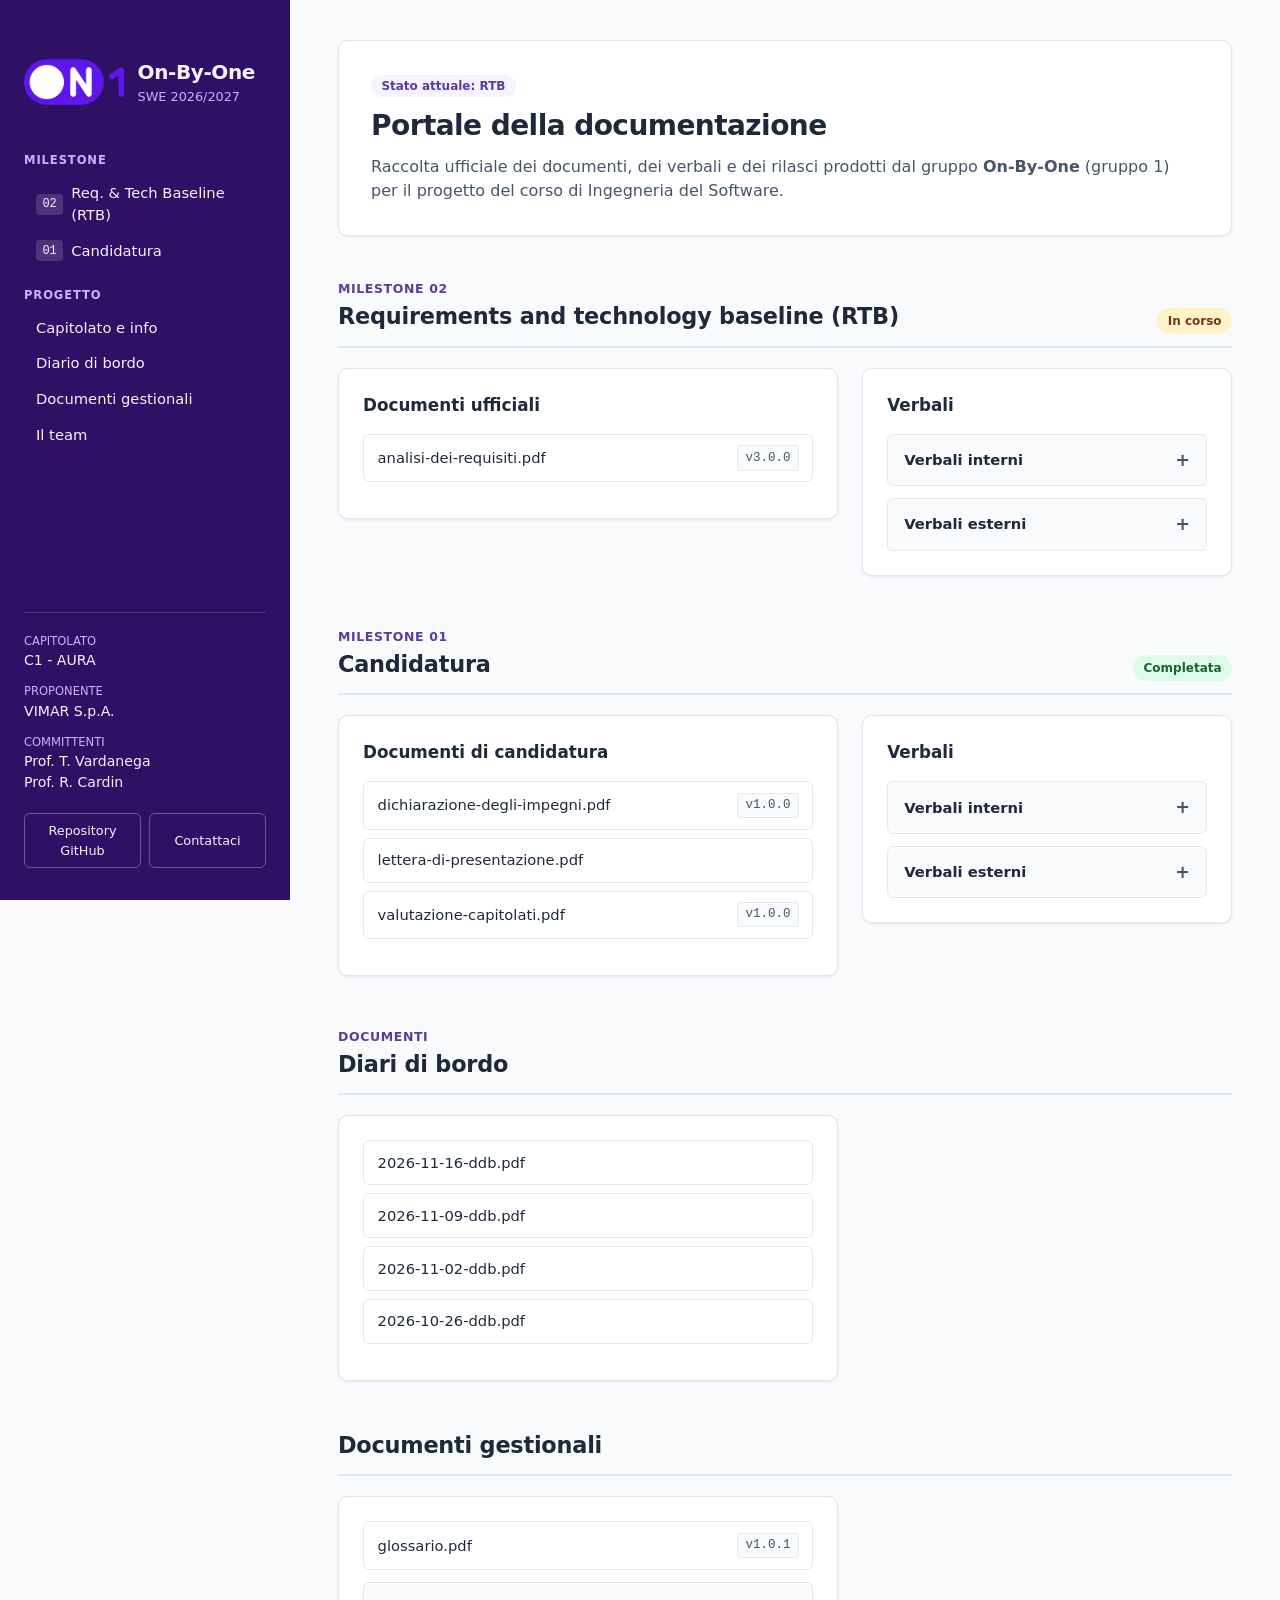
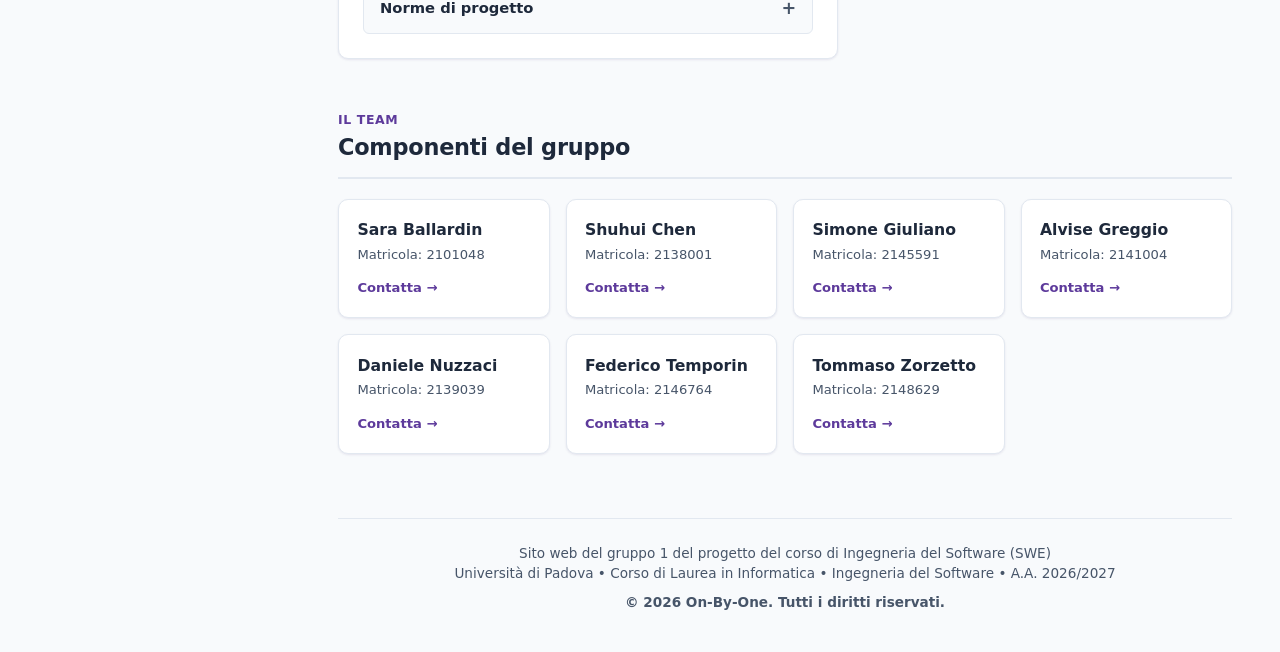
==== commit 5d7137c3: "website: corrette le versioni dei verbali esterni. (#129)" ====
--- a/website/index.html
+++ b/website/index.html
@@ -136,7 +136,14 @@
             <div class="milestone-grid">
                 <div class="card">
                     <h3>Documenti ufficiali</h3>
-                        <p class="no-docs">- Ancora nulla -</p>
+                        <ul class="doc-list">
+                        <li>
+                            <a href="../docs/pdf/rtb/analisi-dei-requisiti.pdf" target="_blank" rel="noopener">
+                                <span class="doc-name">analisi-dei-requisiti.pdf</span>
+                                <span class="doc-version">v3.0.0</span>
+                            </a>
+                        </li>
+                        </ul>
                 </div>
 
                 <div class="card">
@@ -144,6 +151,12 @@
                     <details class="accordion">
                         <summary>Verbali interni</summary>
                         <ul class="doc-list compact">
+                            <li>
+                                <a href="../docs/pdf/verbali/interni/2026-11-23-vi.pdf" target="_blank" rel="noopener">
+                                    <span class="doc-name">2026-11-23-vi.pdf</span>
+                                    <span class="doc-version">v1.0.0</span>
+                                </a>
+                            </li>
                             <li>
                                 <a href="../docs/pdf/verbali/interni/2026-11-16-vi.pdf" target="_blank" rel="noopener">
                                     <span class="doc-name">2026-11-16-vi.pdf</span>
@@ -236,11 +249,13 @@
                             <li>
                                 <a href="../docs/pdf/verbali/esterni/2026-10-28-ve-firmato.pdf" target="_blank" rel="noopener">
                                     <span class="doc-name">2026-10-28-ve-firmato.pdf</span>
+                                    <span class="doc-version">v1.0.0</span>
                                 </a>
                             </li>
                             <li>
                                 <a href="../docs/pdf/verbali/esterni/2026-10-22-ve-firmato.pdf" target="_blank" rel="noopener">
                                     <span class="doc-name">2026-10-22-ve-firmato.pdf</span>
+                                    <span class="doc-version">v2.0.0</span>
                                 </a>
                             </li>
                         </ul>
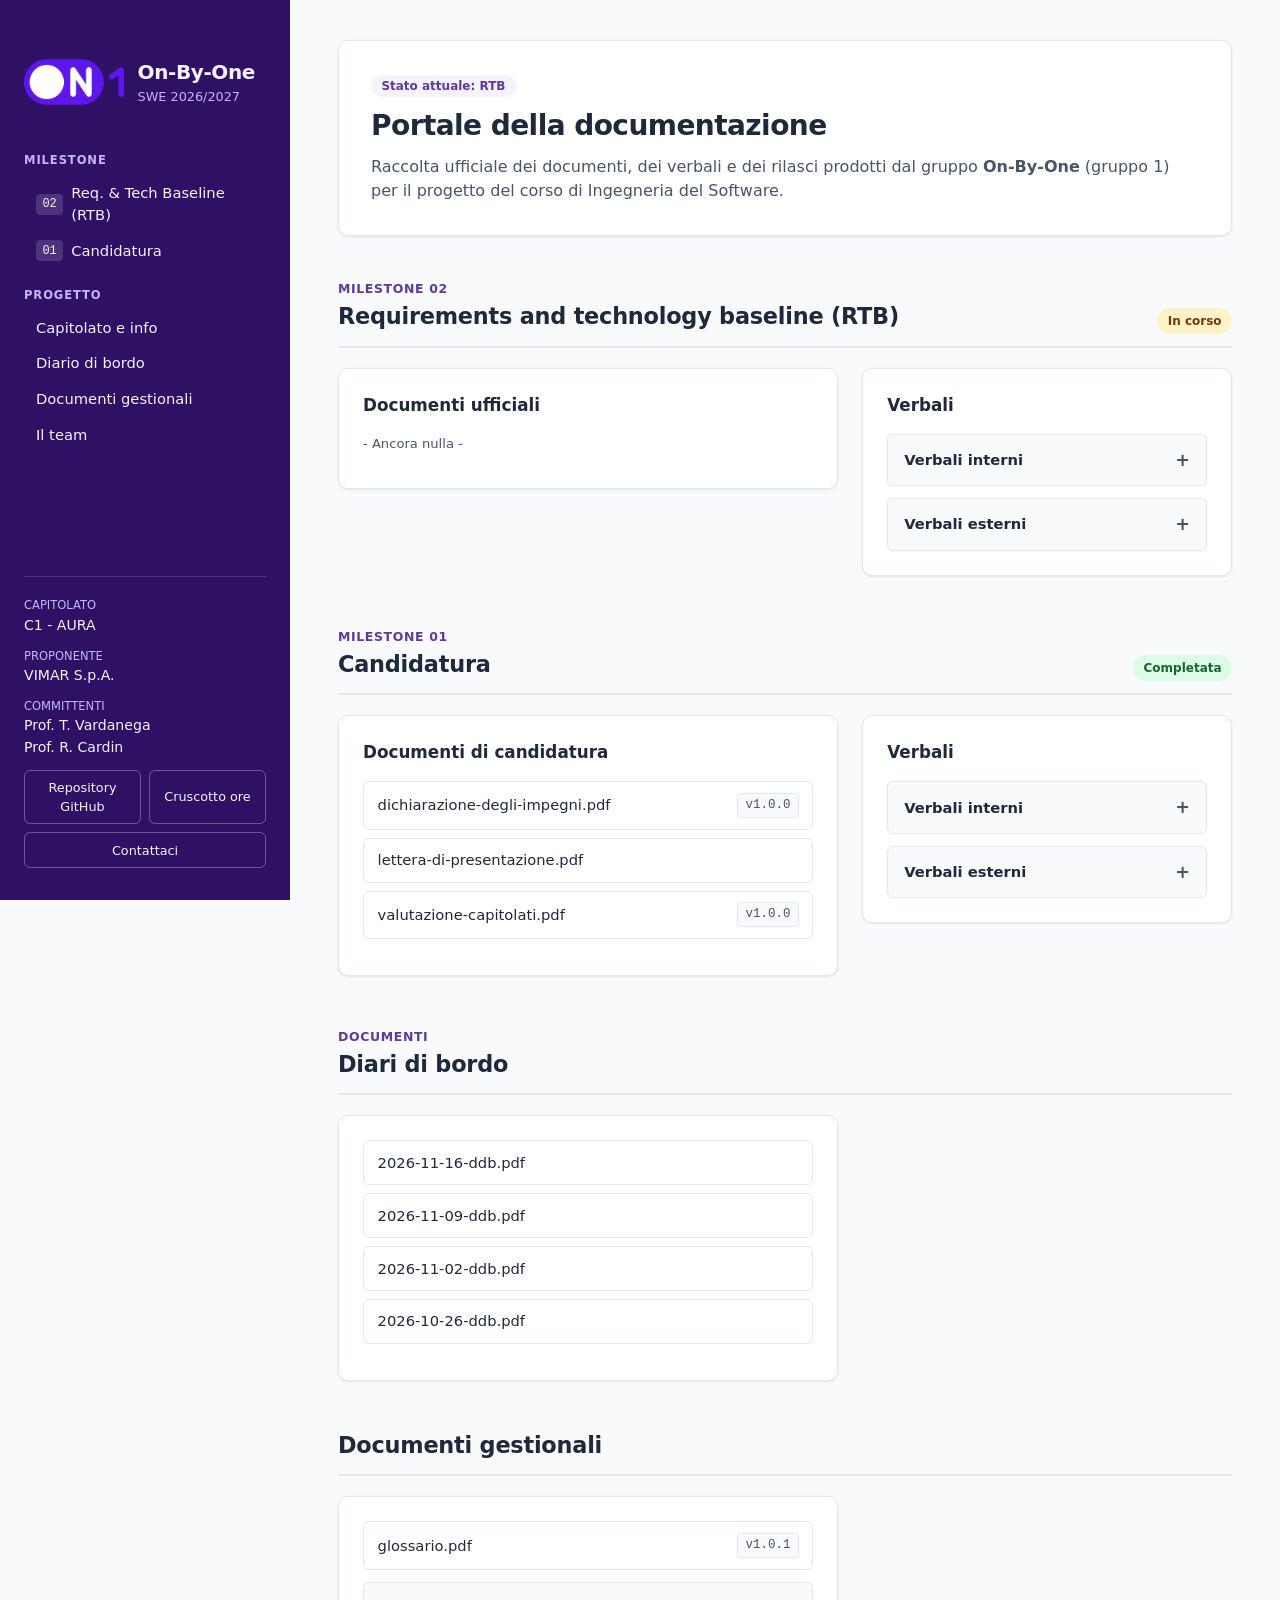
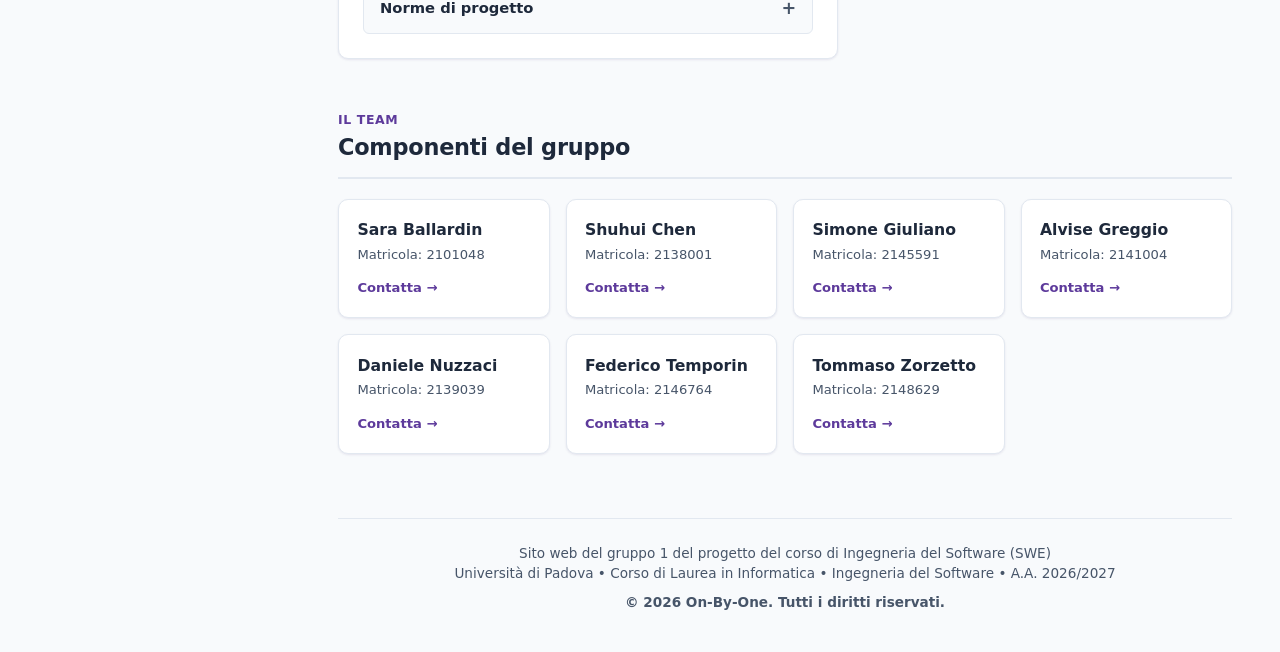
==== commit 322a0b38: "admin: modifica ai grafici del cruscotto e collegamento al sito principale(#108)" ====
--- a/website/index.html
+++ b/website/index.html
@@ -52,6 +52,7 @@
             </div>
             <div class="external-links">
                 <a href="https://github.com/On-ByOne/On-ByOne" target="_blank" rel="noopener noreferrer" class="btn-outline">Repository GitHub</a>
+                <a href="dashboard/index.html" class="btn-outline">Cruscotto ore</a>
                 <a href="mailto:onbyone.swe@gmail.com" class="btn-outline">Contattaci</a>
             </div>
         </div>
@@ -136,14 +137,7 @@
             <div class="milestone-grid">
                 <div class="card">
                     <h3>Documenti ufficiali</h3>
-                        <ul class="doc-list">
-                        <li>
-                            <a href="../docs/pdf/rtb/analisi-dei-requisiti.pdf" target="_blank" rel="noopener">
-                                <span class="doc-name">analisi-dei-requisiti.pdf</span>
-                                <span class="doc-version">v3.0.0</span>
-                            </a>
-                        </li>
-                        </ul>
+                        <p class="no-docs">- Ancora nulla -</p>
                 </div>
 
                 <div class="card">
@@ -151,12 +145,6 @@
                     <details class="accordion">
                         <summary>Verbali interni</summary>
                         <ul class="doc-list compact">
-                            <li>
-                                <a href="../docs/pdf/verbali/interni/2026-11-23-vi.pdf" target="_blank" rel="noopener">
-                                    <span class="doc-name">2026-11-23-vi.pdf</span>
-                                    <span class="doc-version">v1.0.0</span>
-                                </a>
-                            </li>
                             <li>
                                 <a href="../docs/pdf/verbali/interni/2026-11-16-vi.pdf" target="_blank" rel="noopener">
                                     <span class="doc-name">2026-11-16-vi.pdf</span>
@@ -249,13 +237,11 @@
                             <li>
                                 <a href="../docs/pdf/verbali/esterni/2026-10-28-ve-firmato.pdf" target="_blank" rel="noopener">
                                     <span class="doc-name">2026-10-28-ve-firmato.pdf</span>
-                                    <span class="doc-version">v1.0.0</span>
                                 </a>
                             </li>
                             <li>
                                 <a href="../docs/pdf/verbali/esterni/2026-10-22-ve-firmato.pdf" target="_blank" rel="noopener">
                                     <span class="doc-name">2026-10-22-ve-firmato.pdf</span>
-                                    <span class="doc-version">v2.0.0</span>
                                 </a>
                             </li>
                         </ul>
--- a/website/style.css
+++ b/website/style.css
@@ -162,9 +162,21 @@
 
 .external-links {
     display: grid;
-    grid-template-columns: 1fr 1fr;
+    grid-template-columns: repeat(2, minmax(0, 1fr));
     gap: 0.5rem;
-    margin-top: 0.5rem;
+}
+
+.external-links .btn-outline {
+    text-align: center;
+    justify-content: center;
+}
+
+.external-links a:last-child:nth-child(odd) {
+    grid-column: 1 / -1;
+}
+
+.external-links a:first-child:nth-last-child(3):hover {
+    opacity: 0.92;
 }
 
 .btn-outline {
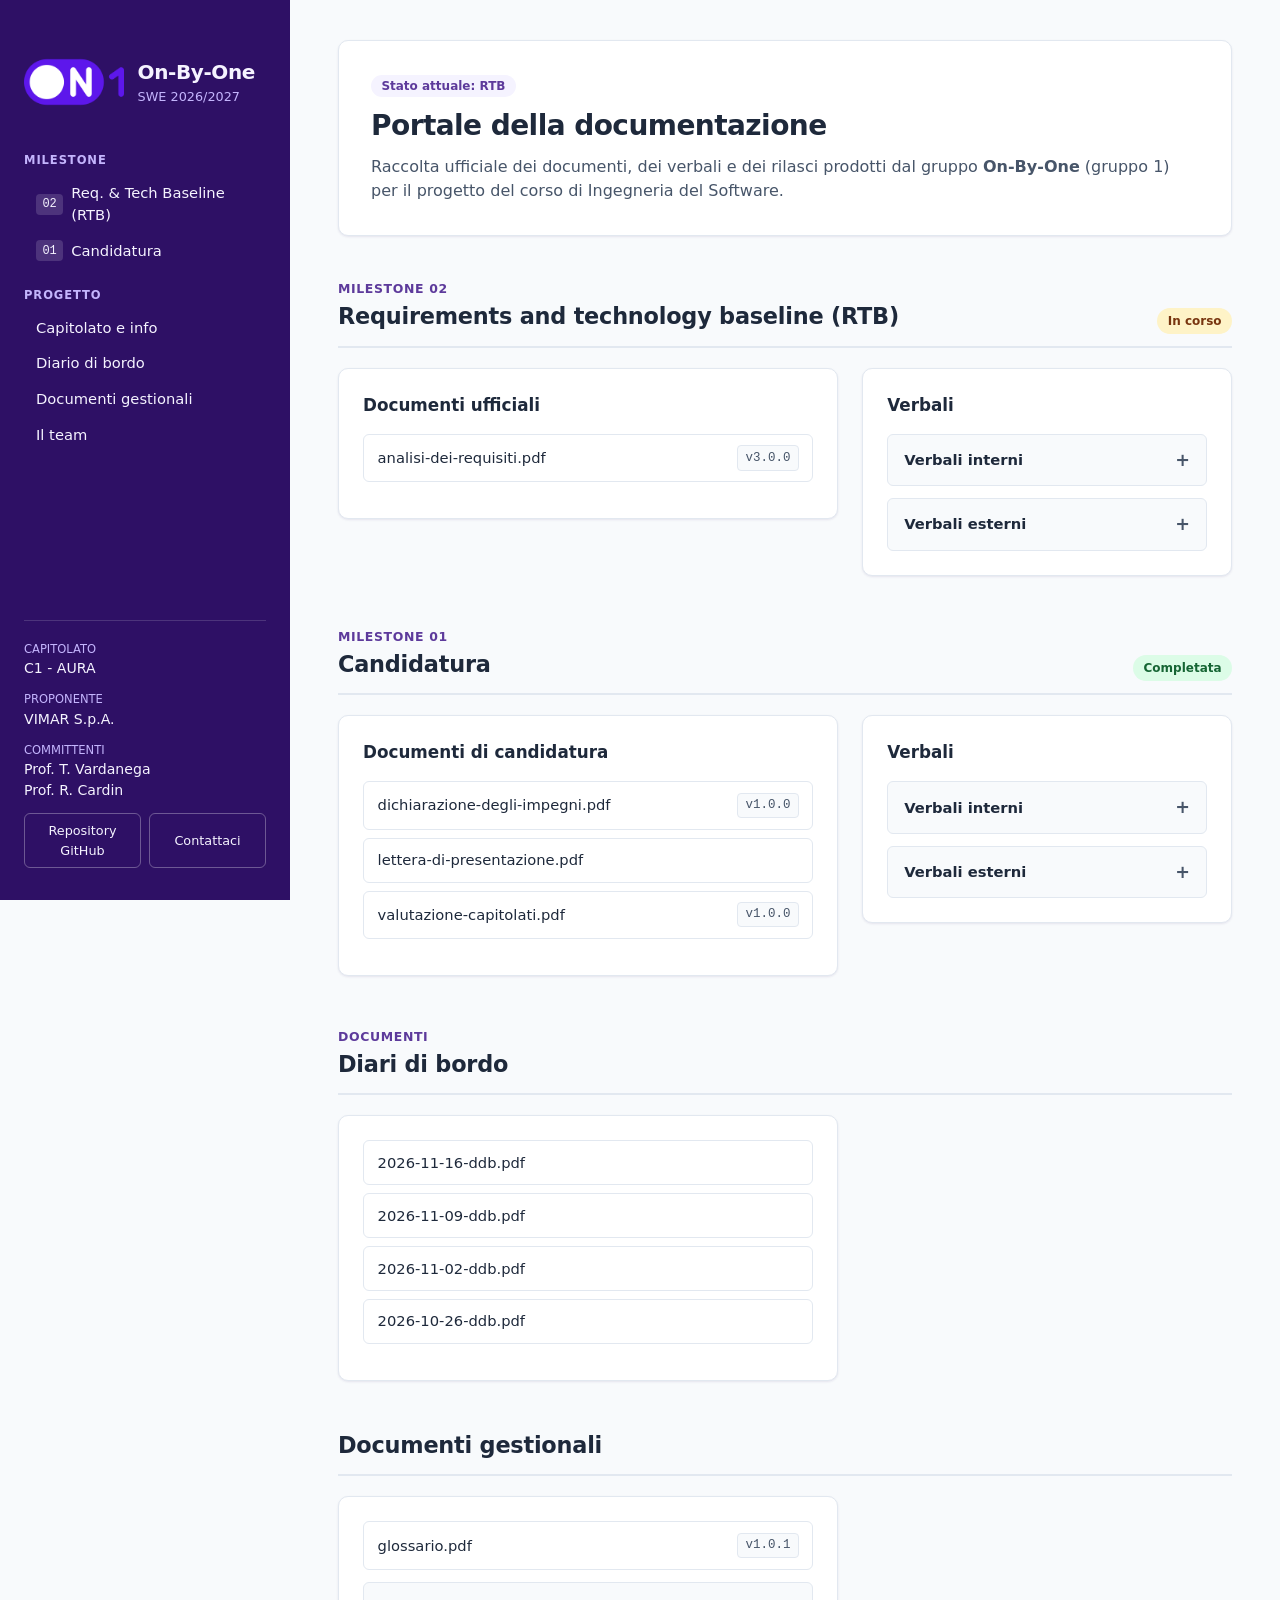
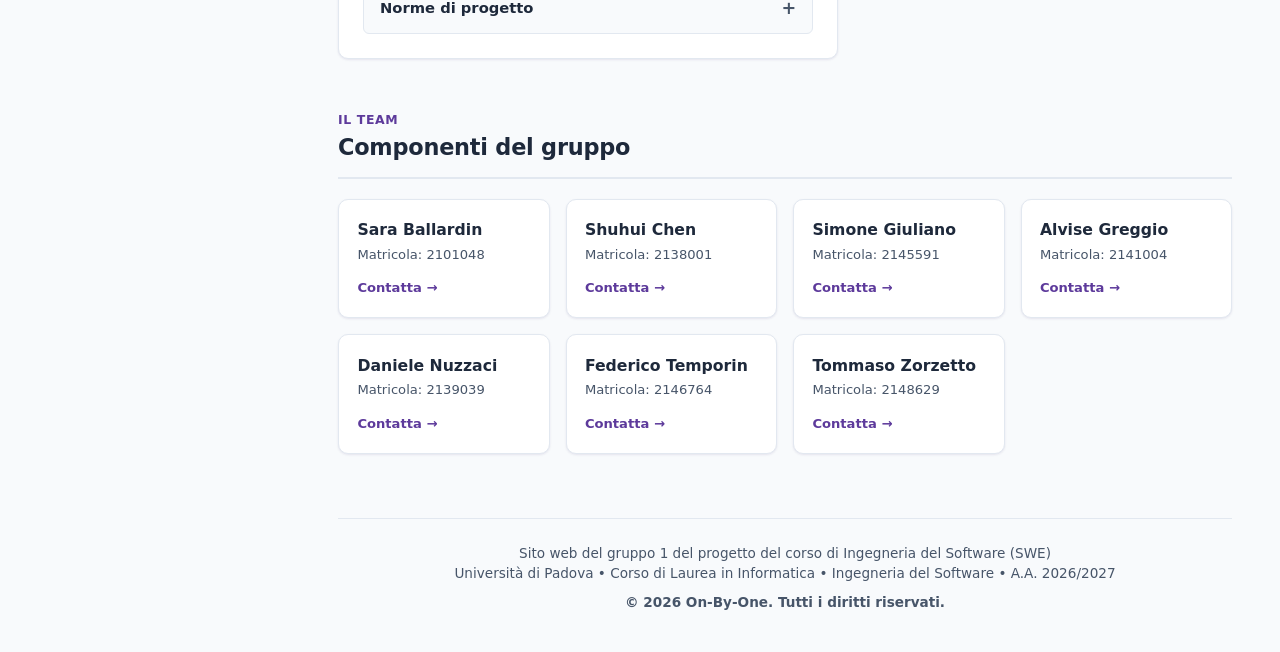
==== commit a41922c7: "Merge pull request #144 from On-By-One-Team/website/129-correzione-verbali-esterni-sito website: cor" ====
--- a/website/index.html
+++ b/website/index.html
@@ -52,7 +52,6 @@
             </div>
             <div class="external-links">
                 <a href="https://github.com/On-ByOne/On-ByOne" target="_blank" rel="noopener noreferrer" class="btn-outline">Repository GitHub</a>
-                <a href="dashboard/index.html" class="btn-outline">Cruscotto ore</a>
                 <a href="mailto:onbyone.swe@gmail.com" class="btn-outline">Contattaci</a>
             </div>
         </div>
@@ -137,7 +136,14 @@
             <div class="milestone-grid">
                 <div class="card">
                     <h3>Documenti ufficiali</h3>
-                        <p class="no-docs">- Ancora nulla -</p>
+                        <ul class="doc-list">
+                        <li>
+                            <a href="../docs/pdf/rtb/analisi-dei-requisiti.pdf" target="_blank" rel="noopener">
+                                <span class="doc-name">analisi-dei-requisiti.pdf</span>
+                                <span class="doc-version">v3.0.0</span>
+                            </a>
+                        </li>
+                        </ul>
                 </div>
 
                 <div class="card">
@@ -145,6 +151,12 @@
                     <details class="accordion">
                         <summary>Verbali interni</summary>
                         <ul class="doc-list compact">
+                            <li>
+                                <a href="../docs/pdf/verbali/interni/2026-11-23-vi.pdf" target="_blank" rel="noopener">
+                                    <span class="doc-name">2026-11-23-vi.pdf</span>
+                                    <span class="doc-version">v1.0.0</span>
+                                </a>
+                            </li>
                             <li>
                                 <a href="../docs/pdf/verbali/interni/2026-11-16-vi.pdf" target="_blank" rel="noopener">
                                     <span class="doc-name">2026-11-16-vi.pdf</span>
@@ -237,11 +249,13 @@
                             <li>
                                 <a href="../docs/pdf/verbali/esterni/2026-10-28-ve-firmato.pdf" target="_blank" rel="noopener">
                                     <span class="doc-name">2026-10-28-ve-firmato.pdf</span>
+                                    <span class="doc-version">v1.0.0</span>
                                 </a>
                             </li>
                             <li>
                                 <a href="../docs/pdf/verbali/esterni/2026-10-22-ve-firmato.pdf" target="_blank" rel="noopener">
                                     <span class="doc-name">2026-10-22-ve-firmato.pdf</span>
+                                    <span class="doc-version">v2.0.0</span>
                                 </a>
                             </li>
                         </ul>
